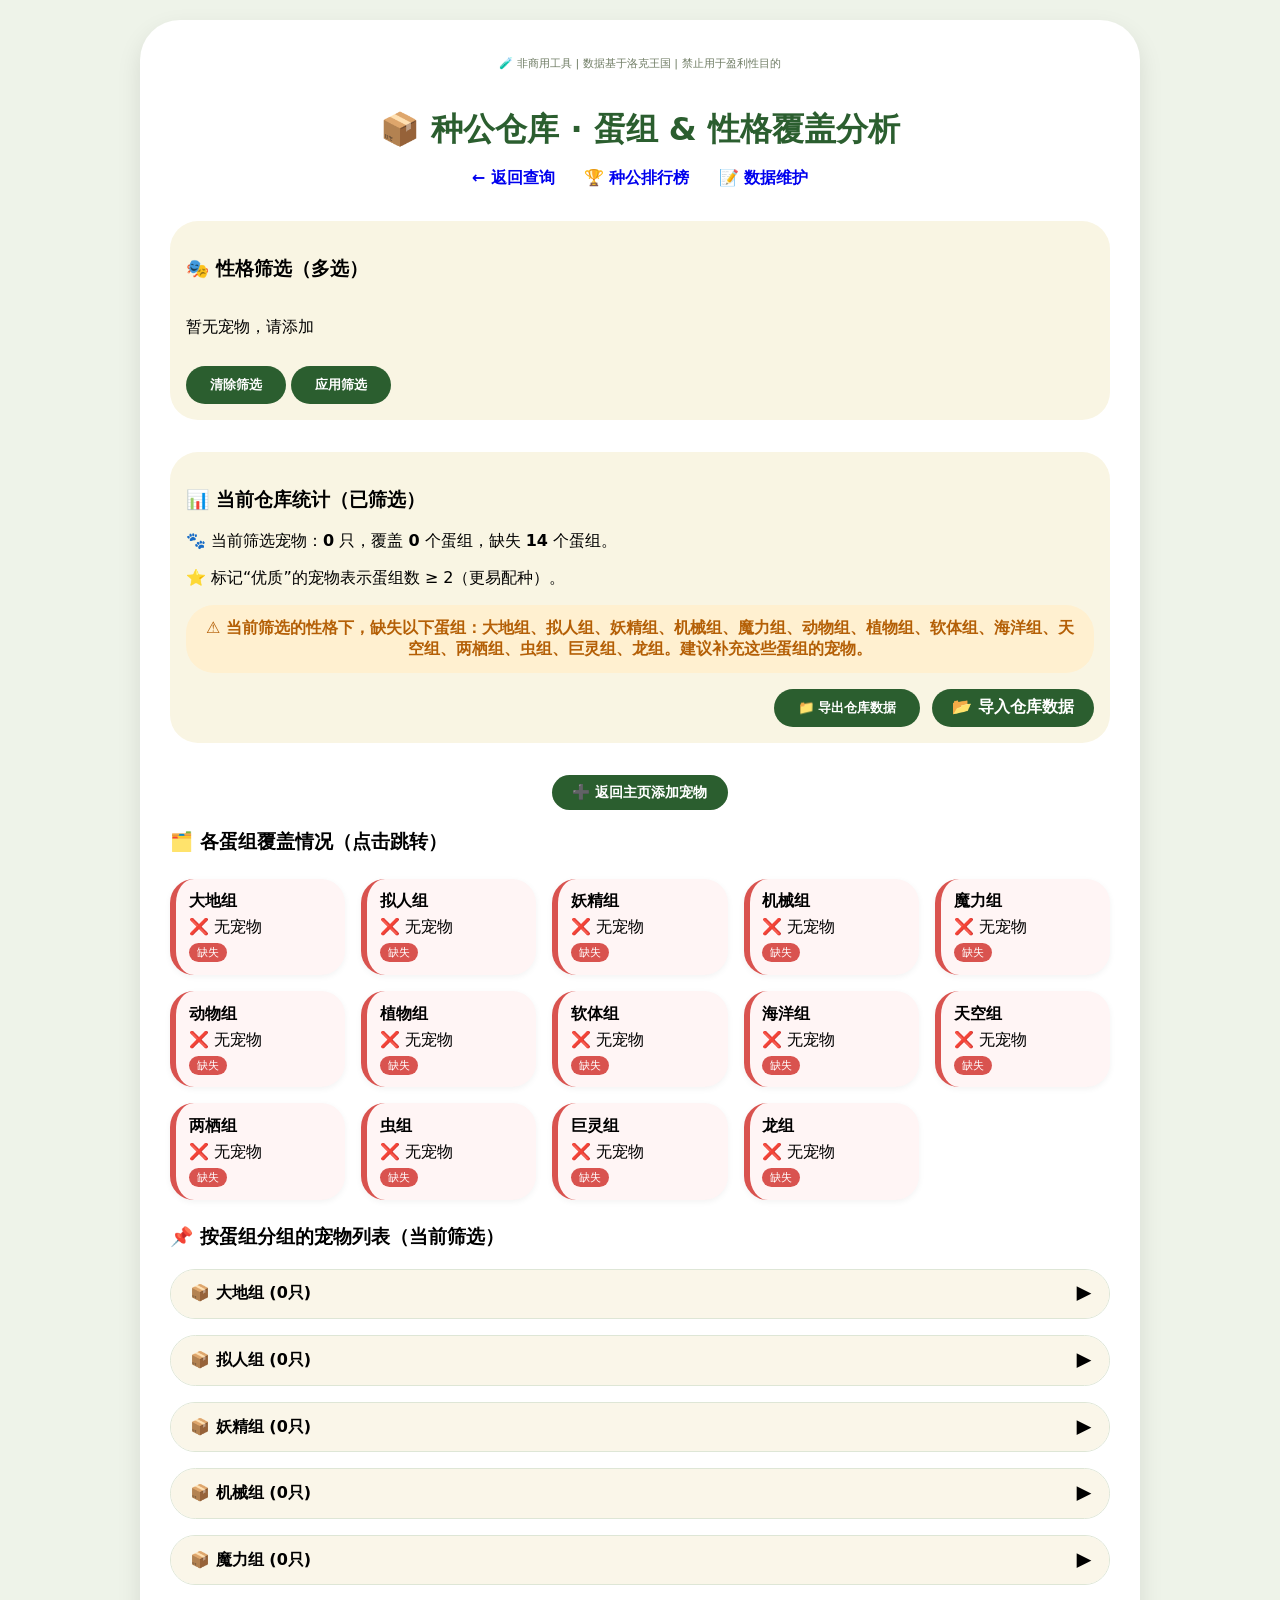
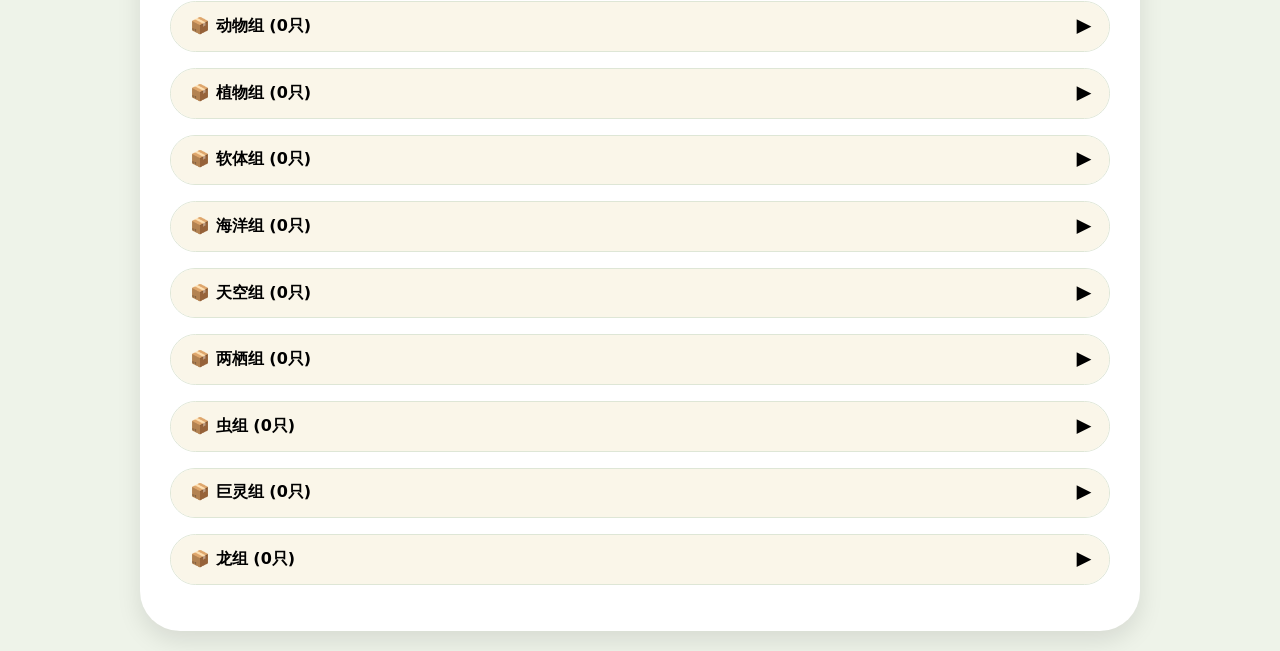
==== stud-repo.html @ 6d9a0bdb "Add files via upload 更新，新增功能" ====
<!DOCTYPE html>
<html lang="zh-CN">
<head>
    <meta charset="UTF-8">
    <meta name="viewport" content="width=device-width, initial-scale=1.0, user-scalable=yes">
    <title>种公仓库 · 蛋组覆盖分析</title>
    <link rel="stylesheet" href="style.css">
    <style>
        body { background: #eef3e9; }
        .stats-card {
            background: #f9f5e3;
            border-radius: 28px;
            padding: 1rem;
            margin-bottom: 2rem;
        }
        .action-buttons {
            display: flex;
            flex-wrap: wrap;
            gap: 12px;
            justify-content: center;
            margin: 1rem 0;
        }
        .action-buttons button, .action-buttons a {
            background: #2b5e2f;
            color: white;
            border: none;
            border-radius: 40px;
            padding: 8px 20px;
            cursor: pointer;
            font-weight: bold;
            text-decoration: none;
            display: inline-block;
            font-size: 0.9rem;
        }
        .action-buttons button:hover, .action-buttons a:hover {
            background: #1e4521;
        }
        .coverage-grid {
            display: grid;
            grid-template-columns: repeat(auto-fill, minmax(150px, 1fr));
            gap: 1rem;
            margin: 1.5rem 0;
        }
        .group-card {
            background: white;
            border-radius: 24px;
            padding: 0.8rem;
            box-shadow: 0 2px 6px rgba(0,0,0,0.05);
            border-left: 6px solid #88b04b;
            cursor: pointer;
            transition: transform 0.1s;
        }
        .group-card.missing {
            border-left-color: #d9534f;
            background: #fff5f5;
        }
        .group-card:hover {
            transform: translateY(-2px);
        }
        .group-card h4 {
            margin: 0 0 0.3rem;
            font-size: 1rem;
        }
        .group-card .badge {
            font-size: 0.7rem;
            display: inline-block;
            margin-top: 5px;
            padding: 2px 8px;
            border-radius: 20px;
            background: #88b04b;
            color: white;
        }
        .group-card.missing .badge {
            background: #d9534f;
        }
        /* 性格筛选区域 */
        .nature-filter-panel {
            background: #f9f5e3;
            border-radius: 28px;
            padding: 1rem;
            margin-bottom: 2rem;
        }
        .nature-checkbox-group {
            display: flex;
            flex-wrap: wrap;
            gap: 12px;
            margin: 12px 0;
        }
        .nature-checkbox-item {
            background: white;
            border-radius: 40px;
            padding: 5px 15px;
            display: inline-flex;
            align-items: center;
            gap: 6px;
            font-size: 0.85rem;
            border: 1px solid #cbdcc2;
        }
        .nature-checkbox-item input {
            margin: 0;
        }
        .filter-buttons {
            margin-top: 10px;
        }
        /* 折叠卡片样式 */
        .collapsible-group {
            margin-bottom: 1rem;
            border-radius: 28px;
            background: #fff;
            overflow: hidden;
            border: 1px solid #dee6d6;
        }
        .collapsible-header {
            display: flex;
            justify-content: space-between;
            align-items: center;
            cursor: pointer;
            padding: 0.8rem 1.2rem;
            background: #faf6e9;
            font-weight: bold;
            font-size: 1rem;
            transition: background 0.2s;
        }
        .collapsible-header:hover {
            background: #f5efdd;
        }
        .collapse-icon {
            font-size: 1.2rem;
            transition: transform 0.2s;
        }
        .collapsible-content {
            padding: 0;
            background: #fefef7;
        }
        .collapsed .collapsible-content {
            display: none;
        }
        .collapsed .collapse-icon {
            transform: rotate(-90deg);
        }
        .group-pet {
            display: inline-block;
            background: #e9f0e6;
            border-radius: 40px;
            padding: 6px 16px;
            margin: 6px;
            font-size: 0.85rem;
        }
        .group-pet .del {
            margin-left: 8px;
            cursor: pointer;
            color: #d9534f;
            font-weight: bold;
            padding: 0 4px;
        }
        .good-stud {
            background: #f1b82e;
            color: #2c2b1f;
        }
        .import-export {
            display: flex;
            gap: 12px;
            justify-content: flex-end;
            margin-top: 10px;
        }
        .missing-tip {
            background: #fff0d0;
            border-radius: 28px;
            padding: 0.8rem;
            margin: 1rem 0;
            text-align: center;
            font-weight: bold;
            color: #b45f06;
        }
        /* 返回顶部按钮 */
        .back-to-top {
            position: fixed;
            bottom: 30px;
            right: 20px;
            background: #2b5e2f;
            color: white;
            width: 48px;
            height: 48px;
            border-radius: 50%;
            display: flex;
            align-items: center;
            justify-content: center;
            cursor: pointer;
            box-shadow: 0 4px 12px rgba(0,0,0,0.2);
            transition: 0.2s;
            z-index: 1000;
            opacity: 0;
            visibility: hidden;
            transition: opacity 0.3s, visibility 0.3s;
            font-size: 1.5rem;
            border: none;
        }
        .back-to-top.show {
            opacity: 1;
            visibility: visible;
        }
        .back-to-top:hover {
            background: #1e4521;
            transform: scale(1.05);
        }
        @media (max-width: 600px) {
            .back-to-top {
                bottom: 20px;
                right: 15px;
                width: 40px;
                height: 40px;
                font-size: 1.2rem;
            }
        }
    </style>
</head>
<body>
<div class="container">
    <div class="hero">
        <div style="text-align:center; font-size:0.7rem; padding: 1rem; color: #6f7c64;">
        🧪 非商用工具 | 数据基于洛克王国 | 禁止用于盈利性目的
        </div>
        <h1>📦 种公仓库 · 蛋组 & 性格覆盖分析</h1>
        <div class="nav-links">
            <a href="index.html">← 返回查询</a>
            <a href="stud.html">🏆 种公排行榜</a>
            <a href="admin.html">📝 数据维护</a>
        </div>
    </div>

    <!-- 性格筛选区 -->
    <div class="nature-filter-panel">
        <h3>🎭 性格筛选（多选）</h3>
        <div id="natureCheckboxGroup" class="nature-checkbox-group"></div>
        <div class="filter-buttons">
            <button id="clearFilterBtn">清除筛选</button>
            <button id="applyFilterBtn" style="background:#2b5e2f;">应用筛选</button>
        </div>
    </div>

    <div class="stats-card" id="statsArea">
        <h3>📊 当前仓库统计（已筛选）</h3>
        <div id="statsText"></div>
        <div id="missingGroupsTip" class="missing-tip" style="display:none;"></div>
        <div class="import-export">
            <button id="exportDataBtn">📁 导出仓库数据</button>
            <label for="importFileInput" class="btn" style="background:#2b5e2f; color:white; padding:8px 20px; border-radius:40px; cursor:pointer;">📂 导入仓库数据</label>
            <input type="file" id="importFileInput" accept=".json" style="display:none;">
        </div>
    </div>

    <div class="action-buttons">
        <a href="index.html">➕ 返回主页添加宠物</a>
    </div>

    <h3>🗂️ 各蛋组覆盖情况（点击跳转）</h3>
    <div id="groupCoverage" class="coverage-grid"></div>

    <div id="petByGroupContainer"></div>
</div>

<!-- 返回顶部按钮 -->
<button class="back-to-top" id="backToTopBtn" aria-label="返回顶部">↑</button>

<script src="data.js"></script>
<script src="common.js"></script>
<script>
    refreshData();
    let myPets = [];
    let eggGroups = [];
    let currentSelectedNatures = [];

    // 性格数据（仅用于提示）
    const NATURE_INFO = {
        "聪明": { inc: "魔攻", dec: "物攻" }, "专注": { inc: "魔攻", dec: "物防" }, "偏执": { inc: "魔攻", dec: "魔防" },
        "冷静": { inc: "魔攻", dec: "速度" }, "理性": { inc: "魔攻", dec: "生命" }, "固执": { inc: "物攻", dec: "魔攻" },
        "大胆": { inc: "物攻", dec: "物防" }, "调皮": { inc: "物攻", dec: "魔防" }, "勇敢": { inc: "物攻", dec: "速度" },
        "逞强": { inc: "物攻", dec: "生命" }, "警惕": { inc: "魔防", dec: "物攻" }, "害羞": { inc: "魔防", dec: "魔攻" },
        "温顺": { inc: "魔防", dec: "物防" }, "慎重": { inc: "魔防", dec: "速度" }, "焦虑": { inc: "魔防", dec: "生命" },
        "稳重": { inc: "物防", dec: "物攻" }, "天真": { inc: "物防", dec: "魔攻" }, "悠闲": { inc: "物防", dec: "速度" },
        "懒散": { inc: "物防", dec: "魔防" }, "坦率": { inc: "物防", dec: "生命" }, "胆小": { inc: "速度", dec: "物攻" },
        "开朗": { inc: "速度", dec: "魔攻" }, "急躁": { inc: "速度", dec: "物防" }, "莽撞": { inc: "速度", dec: "魔防" },
        "热情": { inc: "速度", dec: "生命" }, "沉默": { inc: "生命", dec: "物攻" }, "平和": { inc: "生命", dec: "魔攻" },
        "忧郁": { inc: "生命", dec: "物防" }, "粗心": { inc: "生命", dec: "魔防" }, "踏实": { inc: "生命", dec: "速度" }
    };
    const ALL_NATURES = Object.keys(NATURE_INFO);

    function loadMyPets() {
        const stored = localStorage.getItem('my_pets');
        if (stored) {
            try { myPets = JSON.parse(stored); } catch(e) { myPets = []; }
        } else {
            myPets = [];
        }
        initNatureCheckboxes();
        currentSelectedNatures = [];
        renderAnalysis();
    }

    function saveMyPets() {
        localStorage.setItem('my_pets', JSON.stringify(myPets));
        initNatureCheckboxes();
        renderAnalysis();
    }

    function getEggGroups() {
        if (eggGroups.length) return eggGroups;
        const data = getCurrentData();
        eggGroups = data.eggGroups;
        return eggGroups;
    }

    function getExistingNatures() {
        const natures = new Set();
        for (let pet of myPets) {
            natures.add(pet.nature);
        }
        return Array.from(natures).sort();
    }

    function initNatureCheckboxes() {
        const container = document.getElementById('natureCheckboxGroup');
        const existingNatures = getExistingNatures();
        if (existingNatures.length === 0) {
            container.innerHTML = '<p>暂无宠物，请添加</p>';
            return;
        }
        let html = '';
        existingNatures.forEach(nature => {
            html += `<label class="nature-checkbox-item">
                        <input type="checkbox" value="${nature}"> ${nature}
                     </label>`;
        });
        container.innerHTML = html;
    }

    function getSelectedNatures() {
        const checkboxes = document.querySelectorAll('#natureCheckboxGroup input[type="checkbox"]');
        const selected = [];
        checkboxes.forEach(cb => {
            if (cb.checked) selected.push(cb.value);
        });
        return selected;
    }

    function getFilteredPets() {
        if (currentSelectedNatures.length === 0) return myPets;
        return myPets.filter(pet => currentSelectedNatures.includes(pet.nature));
    }

    function getGroupToPetsMapFiltered(pets) {
        const map = new Map();
        const groups = getEggGroups();
        groups.forEach(g => map.set(g, []));
        for (let pet of pets) {
            const petGroups = getPetGroups(pet.name);
            for (let g of petGroups) {
                if (map.has(g)) {
                    map.get(g).push(pet);
                }
            }
        }
        return map;
    }

    function getPetStats(name) {
        const groups = getPetGroups(name);
        const matchCount = getPetMatchCount ? getPetMatchCount(name) : 0;
        return { groupsCount: groups.length, matchCount, groups };
    }

    function renderAnalysis() {
        const filteredPets = getFilteredPets();
        const groups = getEggGroups();
        const groupMap = getGroupToPetsMapFiltered(filteredPets);
        const totalPets = filteredPets.length;
        const coveredGroups = Array.from(groupMap.entries()).filter(([_, pets]) => pets.length > 0).length;
        const missingCount = groups.length - coveredGroups;
        const missingGroupNames = groups.filter(g => (groupMap.get(g) || []).length === 0);

        document.getElementById('statsText').innerHTML = `
            <p>🐾 当前筛选宠物：<strong>${totalPets}</strong> 只，覆盖 <strong>${coveredGroups}</strong> 个蛋组，缺失 <strong>${missingCount}</strong> 个蛋组。</p>
            <p>⭐ 标记“优质”的宠物表示蛋组数 ≥ 2（更易配种）。</p>
        `;
        const missingTipDiv = document.getElementById('missingGroupsTip');
        if (missingGroupNames.length > 0) {
            missingTipDiv.style.display = 'block';
            missingTipDiv.innerHTML = `⚠️ 当前筛选的性格下，缺失以下蛋组：<strong>${missingGroupNames.join('、')}</strong>。建议补充这些蛋组的宠物。`;
        } else {
            missingTipDiv.style.display = 'none';
        }

        // 蛋组覆盖卡片
        const coverageDiv = document.getElementById('groupCoverage');
        coverageDiv.innerHTML = '';
        groups.forEach(group => {
            const pets = groupMap.get(group) || [];
            const has = pets.length > 0;
            const card = document.createElement('div');
            card.className = `group-card ${has ? '' : 'missing'}`;
            card.setAttribute('data-group', group);
            card.innerHTML = `
                <h4>${group}</h4>
                <div>${has ? `✅ ${pets.length}只` : '❌ 无宠物'}</div>
                <div class="badge">${has ? '已覆盖' : '缺失'}</div>
            `;
            card.addEventListener('click', () => scrollToGroup(group));
            coverageDiv.appendChild(card);
        });

        const container = document.getElementById('petByGroupContainer');
        container.innerHTML = '<h3>📌 按蛋组分组的宠物列表（当前筛选）</h3>';
        groups.forEach(group => {
            const pets = groupMap.get(group) || [];
            const petCount = pets.length;
            const defaultCollapsed = (petCount === 0 || petCount > 10);
            const section = document.createElement('div');
            section.className = 'collapsible-group';
            if (defaultCollapsed) section.classList.add('collapsed');
            section.setAttribute('data-groupname', group);

            let petsHtml = '';
            if (petCount === 0) {
                petsHtml = '<p style="color:#999; padding:1rem;">该蛋组无宠物（性格筛选后）</p>';
            } else {
                petsHtml = '<div style="padding:1rem;">';
                pets.forEach(pet => {
                    const stats = getPetStats(pet.name);
                    const isGood = stats.groupsCount >= 2;
                    const natureTip = NATURE_INFO[pet.nature] ? `${pet.nature}：+${NATURE_INFO[pet.nature].inc}  -${NATURE_INFO[pet.nature].dec}` : pet.nature;
                    petsHtml += `<span class="group-pet ${isGood ? 'good-stud' : ''}" title="${natureTip}">
                                    ${pet.name} (${pet.nature}) ${isGood ? '⭐优质' : ''}
                                    <span class="del" data-name="${pet.name}" data-nature="${pet.nature}">🗑️</span>
                                 </span>`;
                });
                petsHtml += '</div>';
            }

            section.innerHTML = `
                <div class="collapsible-header">
                    <span>📦 ${group} (${petCount}只)</span>
                    <span class="collapse-icon">▼</span>
                </div>
                <div class="collapsible-content">
                    ${petsHtml}
                </div>
            `;
            container.appendChild(section);
        });

        document.querySelectorAll('.collapsible-group').forEach(card => {
            const header = card.querySelector('.collapsible-header');
            if (header) {
                header.addEventListener('click', (e) => {
                    e.stopPropagation();
                    card.classList.toggle('collapsed');
                });
            }
        });

        container.addEventListener('click', (e) => {
            const delBtn = e.target.closest('.del');
            if (!delBtn) return;
            e.stopPropagation();
            const name = delBtn.getAttribute('data-name');
            const nature = delBtn.getAttribute('data-nature');
            if (confirm(`确定从仓库中移除“${name} (${nature})”吗？`)) {
                const index = myPets.findIndex(p => p.name === name && p.nature === nature);
                if (index !== -1) {
                    myPets.splice(index, 1);
                    saveMyPets();
                }
            }
        });
    }

    function scrollToGroup(groupName) {
        const targetSection = Array.from(document.querySelectorAll('.collapsible-group')).find(
            section => section.getAttribute('data-groupname') === groupName
        );
        if (targetSection) {
            if (targetSection.classList.contains('collapsed')) {
                targetSection.classList.remove('collapsed');
            }
            targetSection.scrollIntoView({ behavior: 'smooth', block: 'start' });
            targetSection.style.transition = 'background 0.3s';
            targetSection.style.backgroundColor = '#fff8e7';
            setTimeout(() => { targetSection.style.backgroundColor = ''; }, 800);
        }
    }

    function exportData() {
        const dataStr = JSON.stringify(myPets, null, 2);
        const blob = new Blob([dataStr], { type: 'application/json' });
        const url = URL.createObjectURL(blob);
        const a = document.createElement('a');
        a.href = url;
        a.download = `pet_garage_backup_${new Date().toISOString().slice(0,19)}.json`;
        document.body.appendChild(a);
        a.click();
        document.body.removeChild(a);
        URL.revokeObjectURL(url);
    }

    function importData(file) {
        const reader = new FileReader();
        reader.onload = (e) => {
            try {
                const imported = JSON.parse(e.target.result);
                if (Array.isArray(imported)) {
                    if (confirm(`导入将替换当前仓库中的 ${myPets.length} 只宠物，确定继续吗？`)) {
                        myPets = imported;
                        saveMyPets();
                        alert('导入成功！');
                    }
                } else {
                    alert('文件格式错误，不是有效的宠物仓库数据。');
                }
            } catch (err) {
                alert('解析失败，请确认 JSON 文件格式正确。');
            }
        };
        reader.readAsText(file);
    }

    // 返回顶部逻辑
    const backToTopBtn = document.getElementById('backToTopBtn');
    function handleBackToTop() {
        window.scrollTo({ top: 0, behavior: 'smooth' });
    }
    function toggleBackToTopButton() {
        if (window.scrollY > 200) {
            backToTopBtn.classList.add('show');
        } else {
            backToTopBtn.classList.remove('show');
        }
    }
    backToTopBtn.addEventListener('click', handleBackToTop);
    window.addEventListener('scroll', toggleBackToTopButton);
    toggleBackToTopButton();

    document.getElementById('exportDataBtn').addEventListener('click', exportData);
    const importInput = document.getElementById('importFileInput');
    document.querySelector('label[for="importFileInput"]').addEventListener('click', () => {
        importInput.click();
    });
    importInput.addEventListener('change', (e) => {
        if (e.target.files.length) importData(e.target.files[0]);
        e.target.value = '';
    });

    document.getElementById('applyFilterBtn').addEventListener('click', () => {
        currentSelectedNatures = getSelectedNatures();
        renderAnalysis();
    });
    document.getElementById('clearFilterBtn').addEventListener('click', () => {
        document.querySelectorAll('#natureCheckboxGroup input[type="checkbox"]').forEach(cb => cb.checked = false);
        currentSelectedNatures = [];
        renderAnalysis();
    });

    loadMyPets();
</script>
</body>
</html>
---- style.css ----
* { box-sizing: border-box; }
body {
    font-family: system-ui, 'Segoe UI', Roboto, 'Helvetica Neue', sans-serif;
    background: #eef3e9;
    margin: 0;
    padding: 20px;
}
.container {
    max-width: 1000px;
    margin: 0 auto;
    background: white;
    border-radius: 40px;
    box-shadow: 0 10px 25px rgba(0,0,0,0.1);
    padding: 20px 30px 30px;
}
h1 {
    color: #2b5e2f;
    text-align: center;
    margin-bottom: 1rem;
}
.hero {
    text-align: center;
    margin-bottom: 2rem;
}
.search-box {
    display: flex;
    gap: 12px;
    flex-wrap: wrap;
    justify-content: center;
    margin-bottom: 1.2rem;
}
#petInput {
    flex: 2;
    min-width: 200px;
    padding: 12px 20px;
    border-radius: 60px;
    border: 2px solid #cbdcc2;
    font-size: 1rem;
    outline: none;
}
#petInput:focus {
    border-color: #2b5e2f;
}
button, .btn {
    background: #2b5e2f;
    border: none;
    color: white;
    padding: 10px 24px;
    border-radius: 40px;
    font-weight: bold;
    cursor: pointer;
    transition: 0.2s;
}
button:hover {
    background: #1e4521;
}
.btn-gold {
    background: linear-gradient(135deg, #f5b042, #e08e1a);
    box-shadow: 0 2px 8px rgba(0,0,0,0.2);
}
.btn-gold:hover {
    background: linear-gradient(135deg, #e89e2e, #c97a10);
}
a {
    text-decoration: none;
}
.result-card {
    background: #fefef7;
    border-radius: 28px;
    border: 1px solid #dee6d6;
    padding: 1.2rem 1.8rem;
    margin-top: 1.5rem;
}
.pet-title {
    font-size: 1.2rem;
    font-weight: bold;
    margin-bottom: 1rem;
    border-left: 5px solid #f5b642;
    padding-left: 12px;
}
.badge-group {
    display: flex;
    flex-wrap: wrap;
    gap: 12px;
}
.egg-badge {
    background: #e5efdb;
    border-radius: 60px;
    padding: 6px 20px;
    cursor: pointer;
    transition: 0.1s;
    font-weight: 600;
    color: #2c5e2a;
}
.egg-badge:hover {
    background: #cfe2c2;
    transform: scale(1.02);
}
#groupPetsPanel {
    margin-top: 1.5rem;
    background: #f5faf0;
    border-radius: 28px;
    padding: 1rem 1.5rem;
}
.pet-chip {
    display: inline-block;
    background: white;
    border-radius: 40px;
    padding: 4px 16px;
    margin: 6px;
    box-shadow: 0 1px 3px rgba(0,0,0,0.1);
}
.autocomplete-items {
    position: absolute;
    background: white;
    border-radius: 20px;
    max-height: 200px;
    overflow-y: auto;
    width: calc(100% - 40px);
    box-shadow: 0 8px 16px rgba(0,0,0,0.1);
    z-index: 10;
    margin-top: 4px;
}
.autocomplete-item {
    padding: 8px 20px;
    cursor: pointer;
}
.autocomplete-item:hover {
    background: #eef5e8;
}
.ranking-table {
    width: 100%;
    border-collapse: collapse;
    margin-top: 1rem;
}
.ranking-table th, .ranking-table td {
    text-align: left;
    padding: 12px;
    border-bottom: 1px solid #e0ead5;
}
.ranking-table tr:hover {
    background: #f9fef4;
    cursor: pointer;
}
.admin-table {
    width: 100%;
    overflow-x: auto;
}
.admin-table table {
    width: 100%;
    border-collapse: collapse;
}
.admin-table th, .admin-table td {
    border: 1px solid #ddd;
    padding: 8px;
    text-align: center;
}
.admin-table input {
    width: 100%;
    border: none;
    padding: 6px;
}
.nav-links {
    text-align: center;
    margin-bottom: 20px;
}
.nav-links a {
    margin: 0 12px;
    font-weight: bold;
}
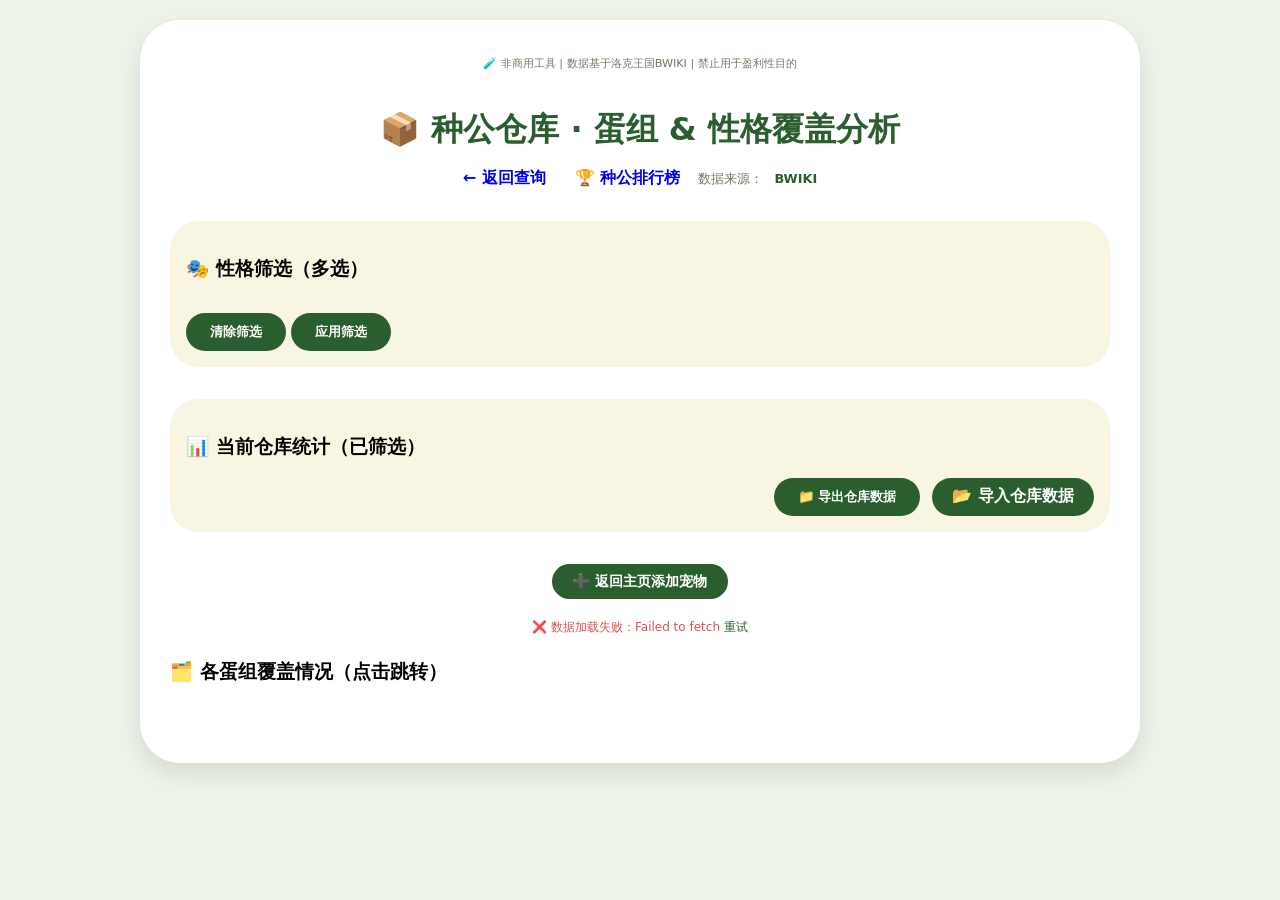
==== commit 6a0c9c39: "feat: 数据源切换至BWIKI实时JSON，移除本地数据维护 - 移除 admin.html、data.js 及所有本地数据维护功能 - common.js: 从 BWIKI MediaWiki:" ====
--- a/stud-repo.html
+++ b/stud-repo.html
@@ -218,13 +218,13 @@
 <div class="container">
     <div class="hero">
         <div style="text-align:center; font-size:0.7rem; padding: 1rem; color: #6f7c64;">
-        🧪 非商用工具 | 数据基于洛克王国 | 禁止用于盈利性目的
+        🧪 非商用工具 | 数据基于洛克王国BWIKI | 禁止用于盈利性目的
         </div>
         <h1>📦 种公仓库 · 蛋组 & 性格覆盖分析</h1>
         <div class="nav-links">
             <a href="index.html">← 返回查询</a>
             <a href="stud.html">🏆 种公排行榜</a>
-            <a href="admin.html">📝 数据维护</a>
+            <span style="color:#6f7c64; font-size:0.8rem;">数据来源：<a href="https://wiki.biligame.com/rocom/" target="_blank" style="color:#2b5e2f;">BWIKI</a></span>
         </div>
     </div>
 
@@ -253,6 +253,7 @@
         <a href="index.html">➕ 返回主页添加宠物</a>
     </div>
 
+    <div id="dataStatus" class="data-status" style="text-align:center; font-size:0.75rem; color:#6f7c64; padding:4px;">⏳ 正在加载蛋组数据…</div>
     <h3>🗂️ 各蛋组覆盖情况（点击跳转）</h3>
     <div id="groupCoverage" class="coverage-grid"></div>
 
@@ -262,13 +263,12 @@
 <!-- 返回顶部按钮 -->
 <button class="back-to-top" id="backToTopBtn" aria-label="返回顶部">↑</button>
 
-<script src="data.js"></script>
 <script src="common.js"></script>
 <script>
-    refreshData();
     let myPets = [];
     let eggGroups = [];
     let currentSelectedNatures = [];
+    let dataReady = false;
 
     // 性格数据（仅用于提示）
     const NATURE_INFO = {
@@ -305,8 +305,7 @@
 
     function getEggGroups() {
         if (eggGroups.length) return eggGroups;
-        const data = getCurrentData();
-        eggGroups = data.eggGroups;
+        eggGroups = getAllEggGroups();
         return eggGroups;
     }
 
@@ -559,7 +558,17 @@
         renderAnalysis();
     });
 
-    loadMyPets();
+    // 加载蛋组数据后初始化仓库
+    loadEggData().then(data => {
+        const stats = getTotalStats();
+        document.getElementById('dataStatus').textContent = `✅ 已加载 ${stats.totalPets} 只宠物 · ${stats.totalGroups} 个蛋组 · 来源 BWIKI`;
+        dataReady = true;
+        loadMyPets();
+    }).catch(err => {
+        document.getElementById('dataStatus').className = 'data-status';
+        document.getElementById('dataStatus').style.color = '#d9534f';
+        document.getElementById('dataStatus').innerHTML = `❌ 数据加载失败：${err.message} <a href="javascript:location.reload()" style="color:#2b5e2f;">重试</a>`;
+    });
 </script>
 </body>
 </html>
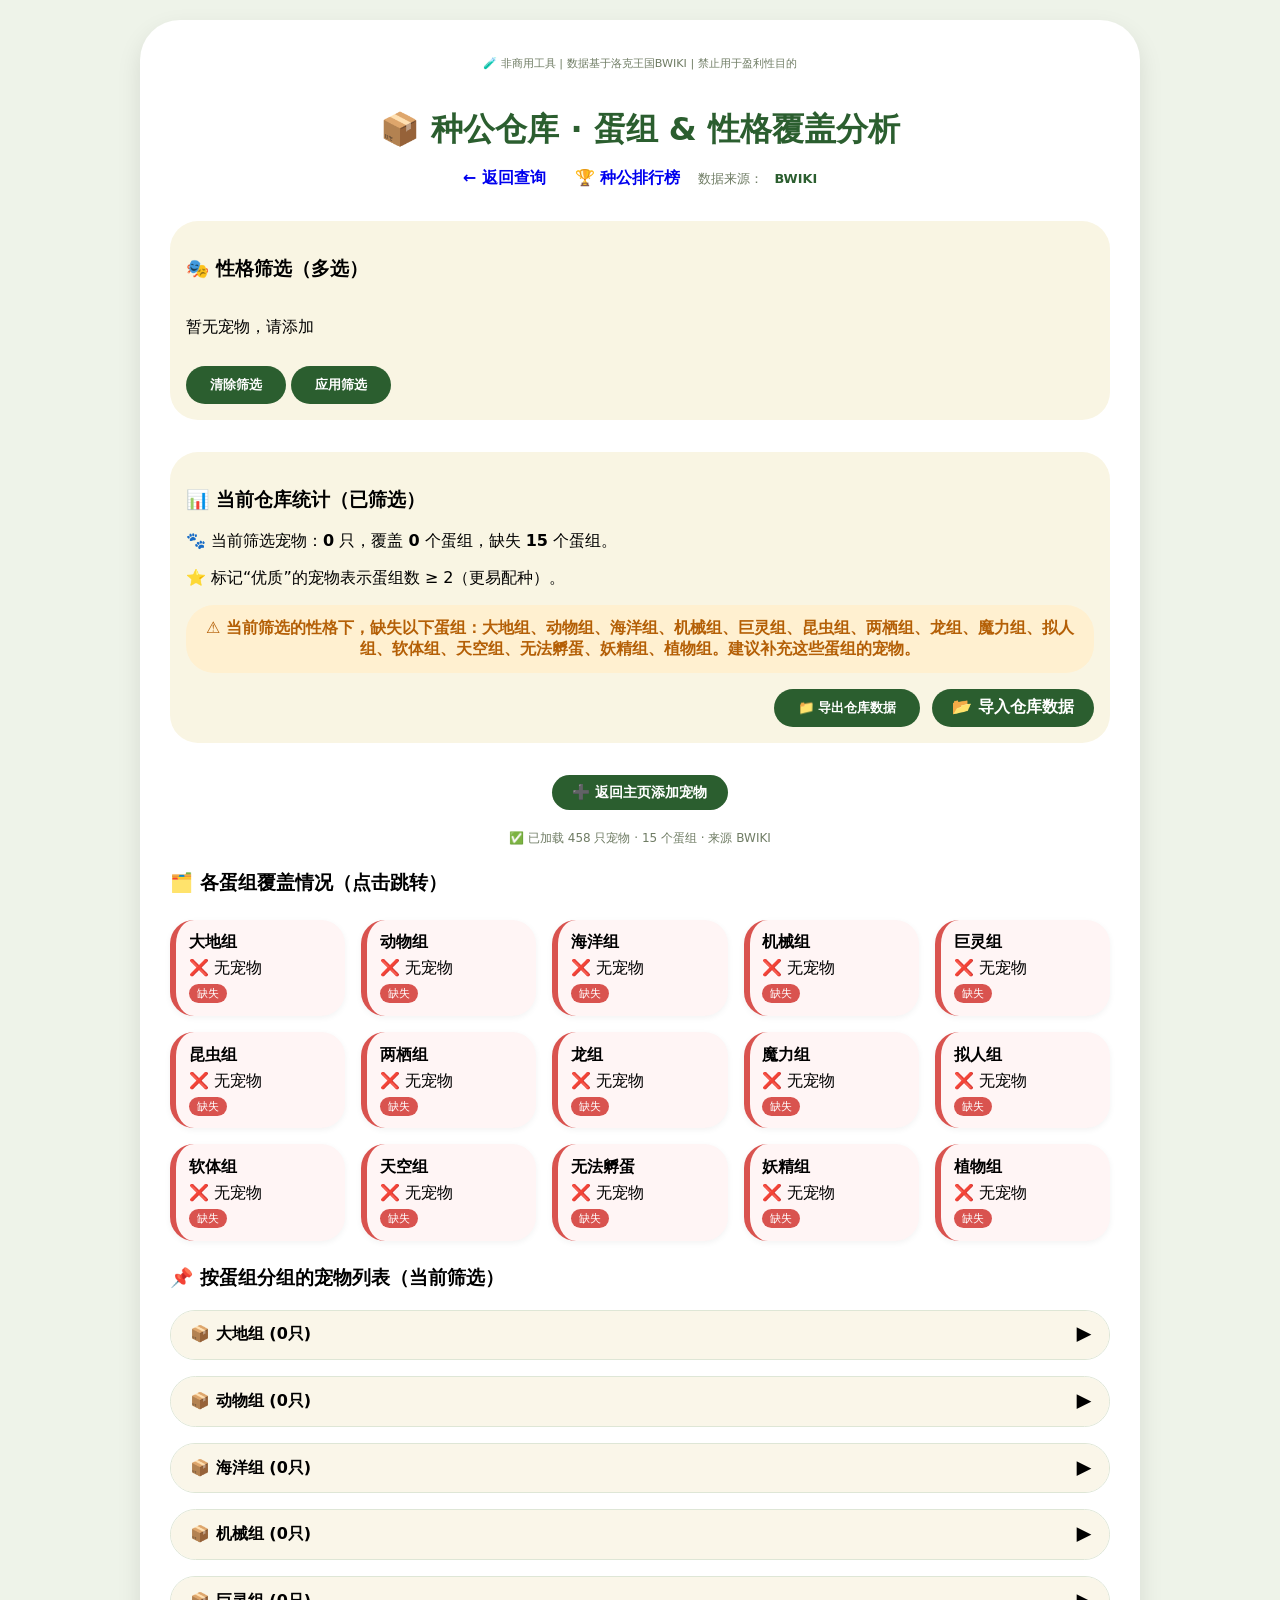
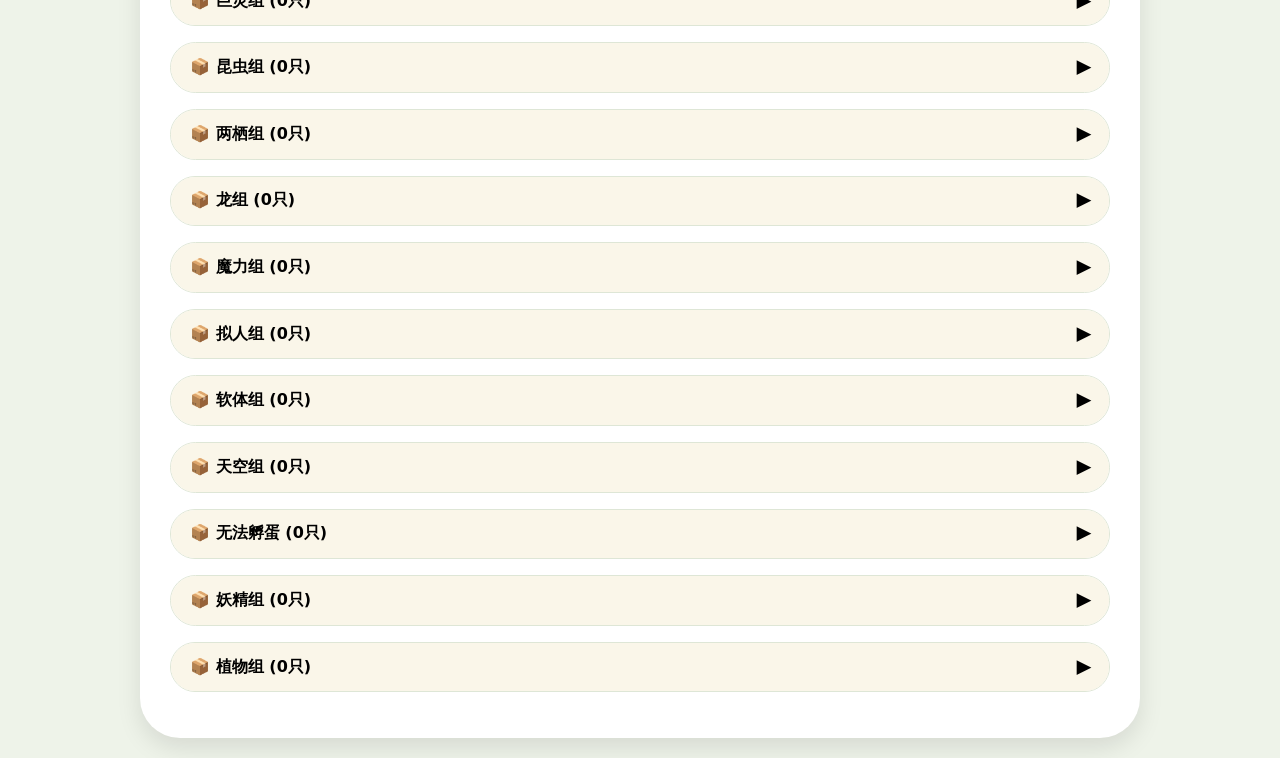
==== commit 1ef41669: "fix: 添加内置 fallback 数据解决 BWIKI CORS 跨域问题 - 新增 egg-data.js：内置 BWIKI 蛋组数据快照（34KB），保证离线可用 - common.js：先尝" ====
--- a/stud-repo.html
+++ b/stud-repo.html
@@ -263,6 +263,7 @@
 <!-- 返回顶部按钮 -->
 <button class="back-to-top" id="backToTopBtn" aria-label="返回顶部">↑</button>
 
+<script src="egg-data.js"></script>
 <script src="common.js"></script>
 <script>
     let myPets = [];
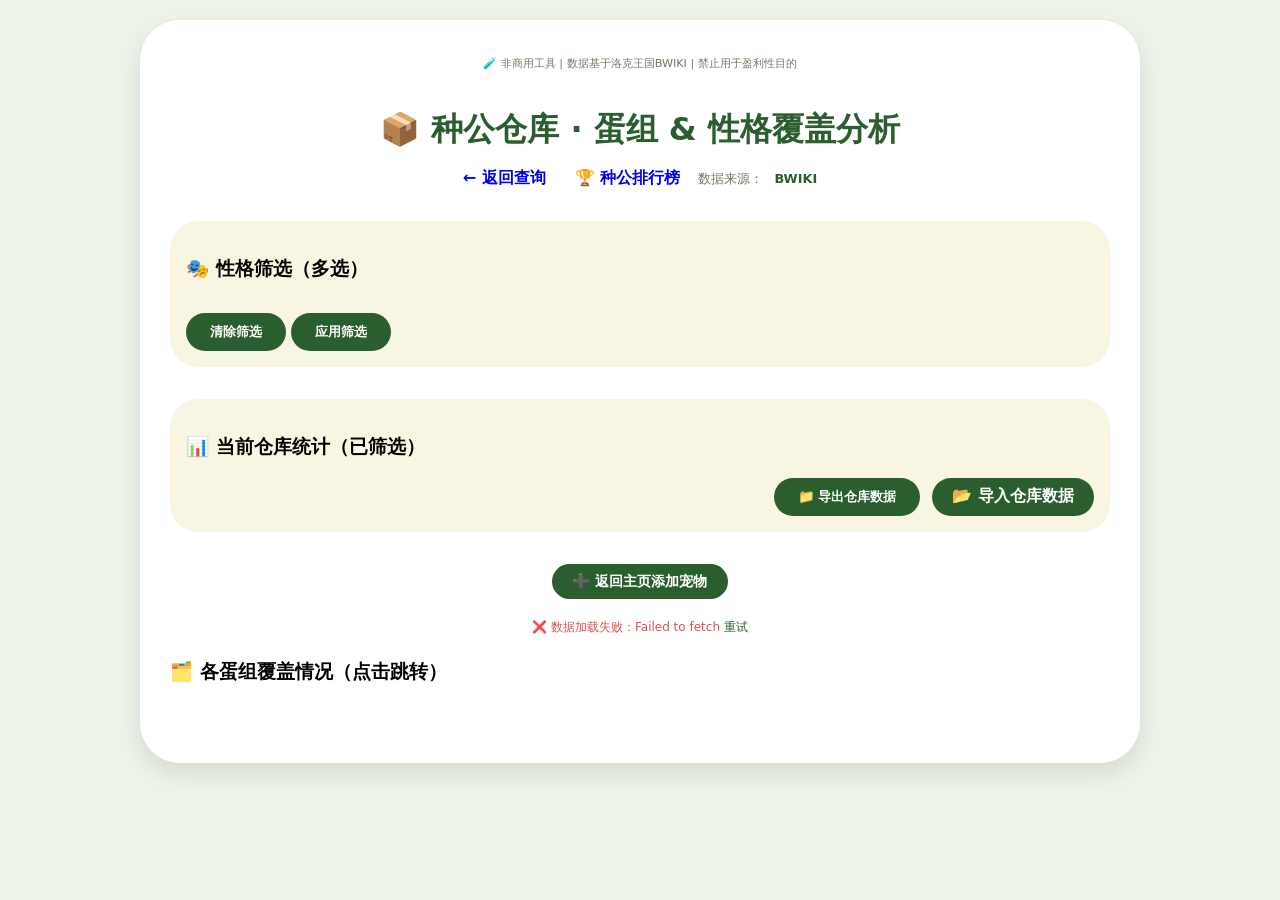
==== commit 2d9db486: "fix: 使用 MediaWiki API + origin=* 稳定解决 CORS 跨域 BWIKI 的 MediaWiki API 支持 origin=* 参数，服务端会返回 Access-Con" ====
--- a/stud-repo.html
+++ b/stud-repo.html
@@ -263,7 +263,6 @@
 <!-- 返回顶部按钮 -->
 <button class="back-to-top" id="backToTopBtn" aria-label="返回顶部">↑</button>
 
-<script src="egg-data.js"></script>
 <script src="common.js"></script>
 <script>
     let myPets = [];
